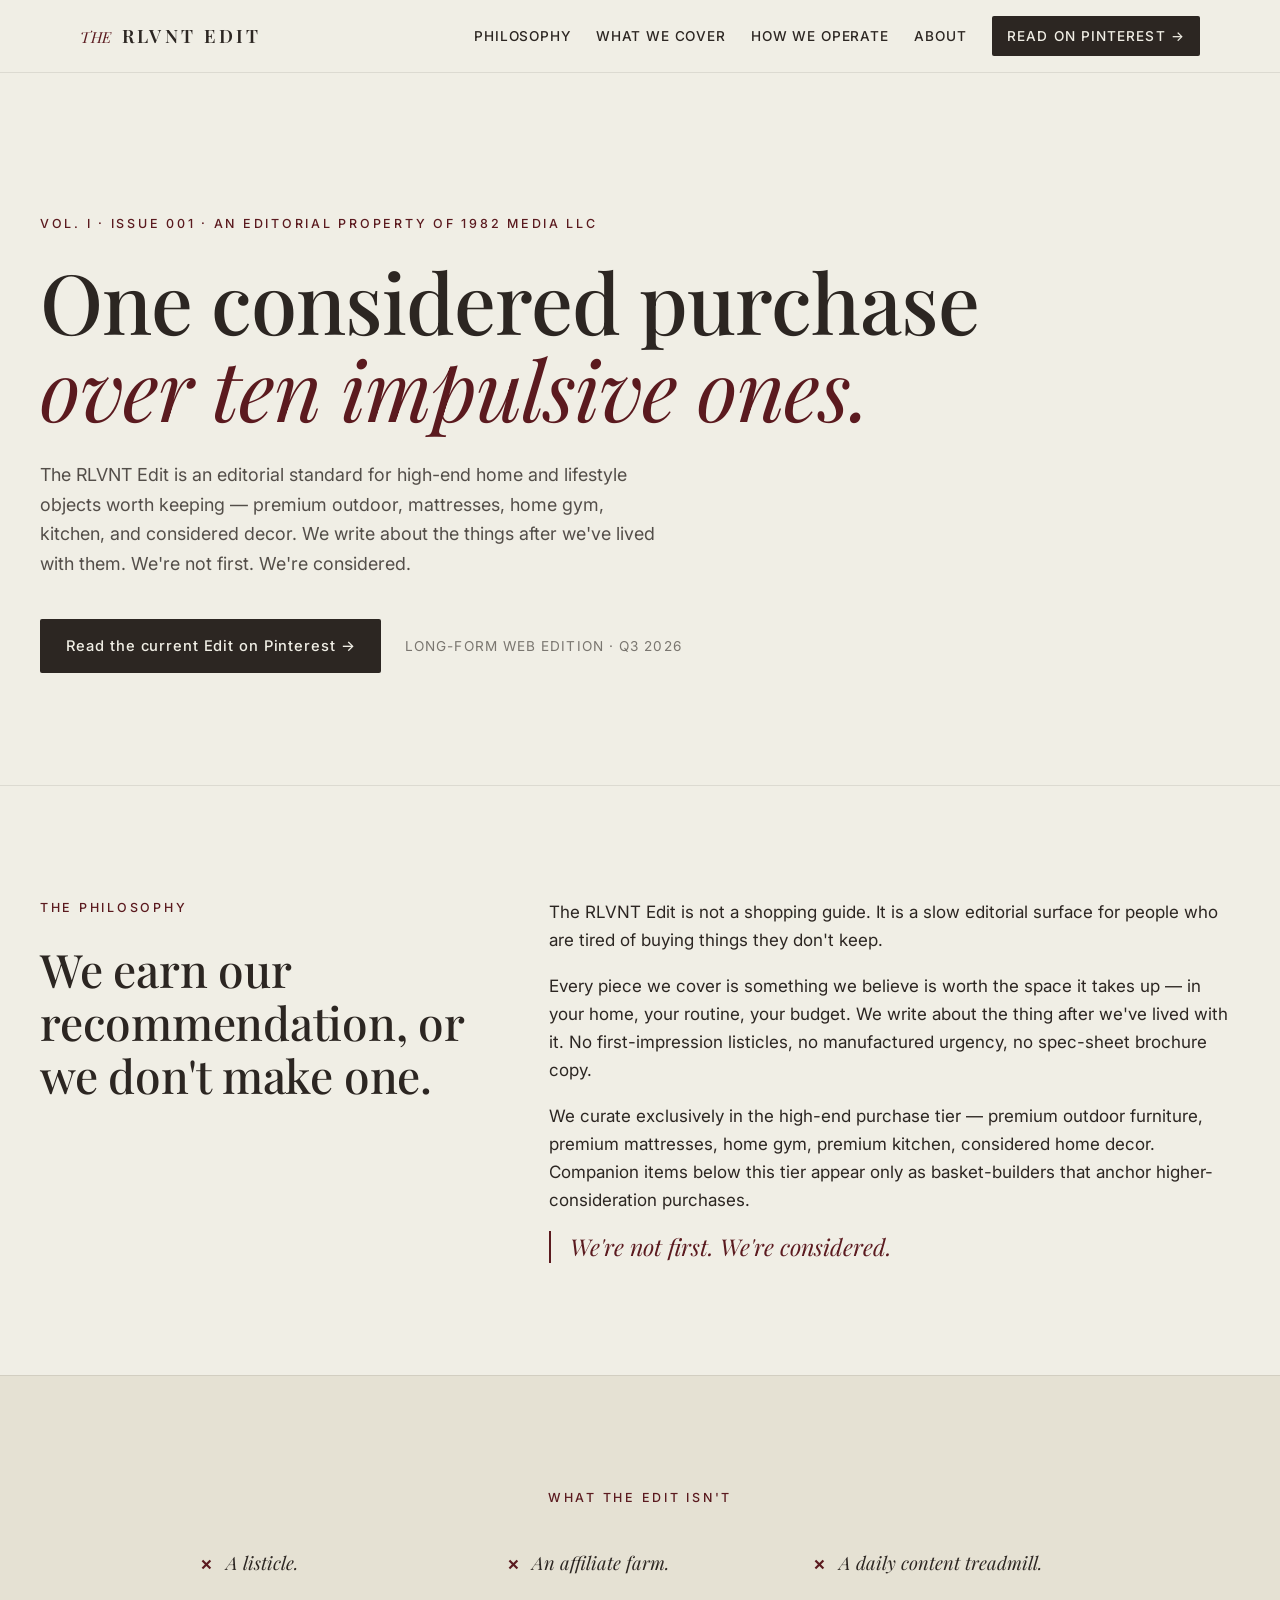
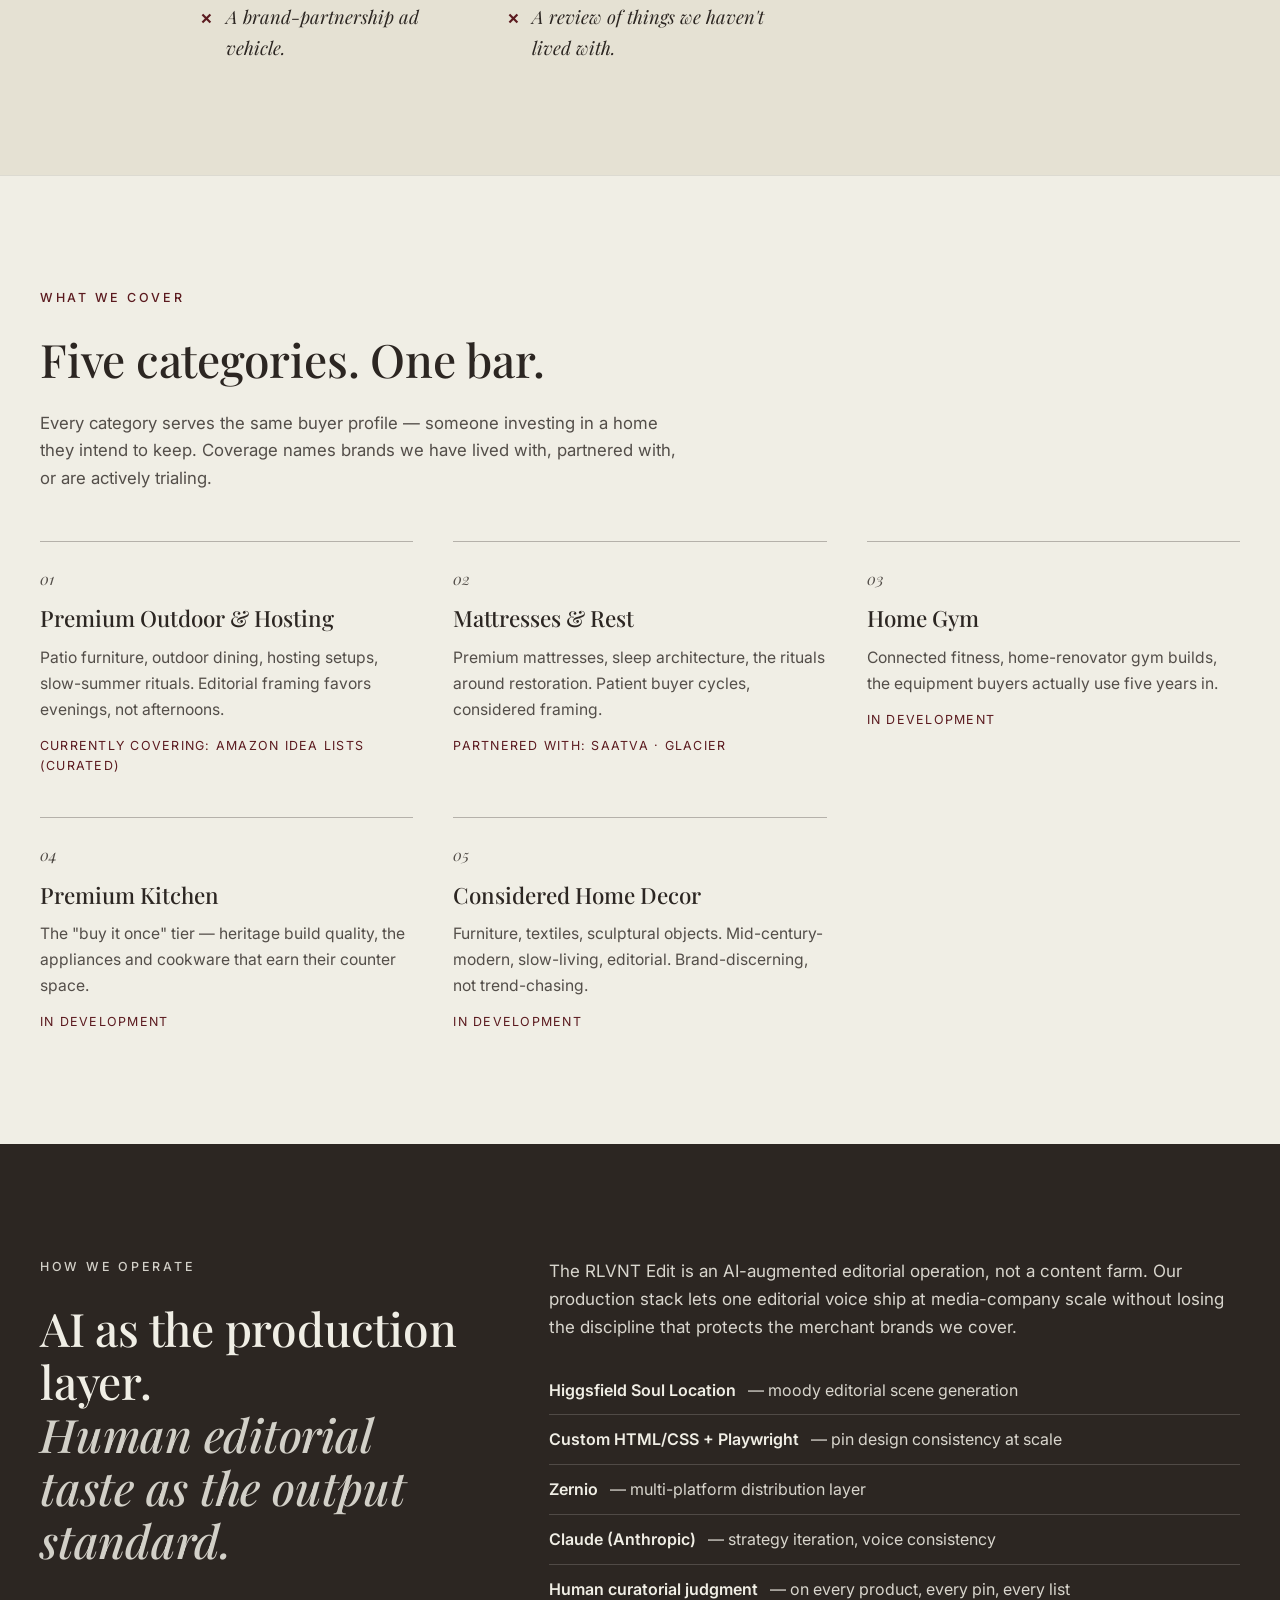
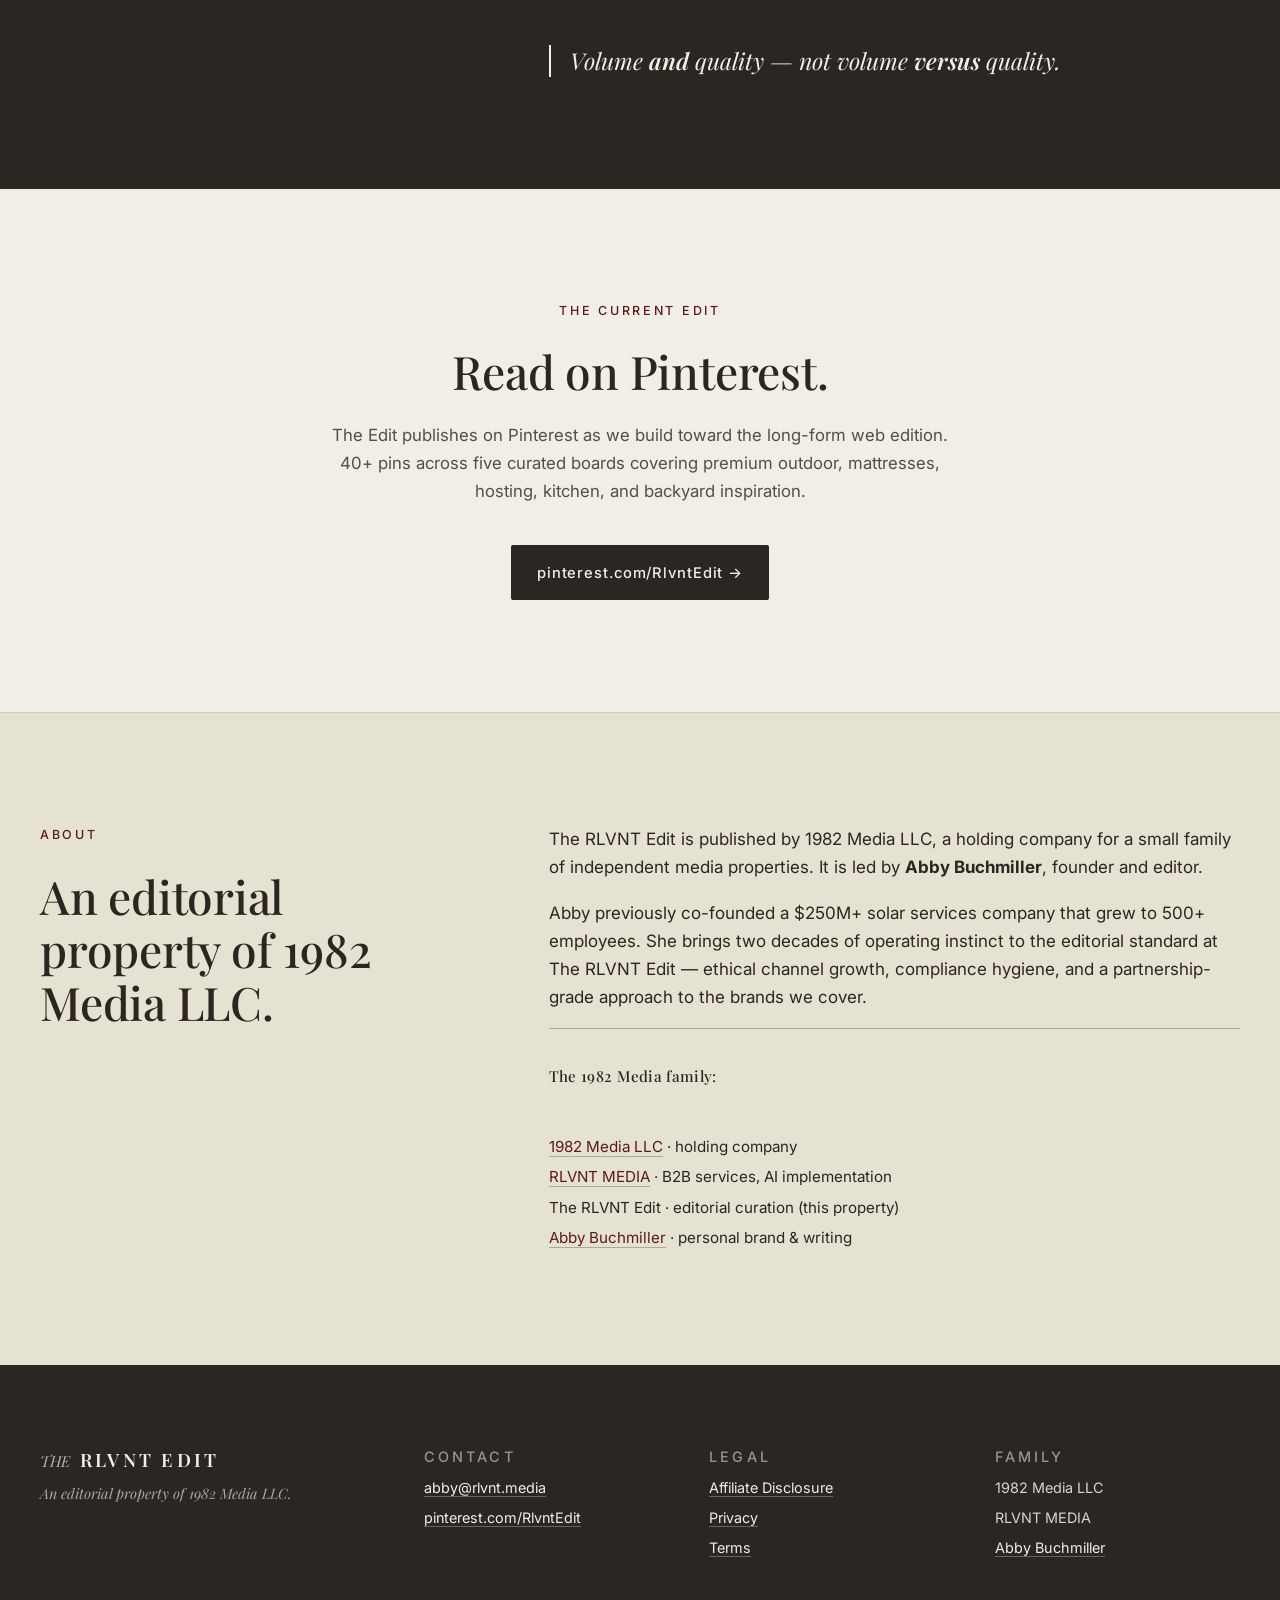
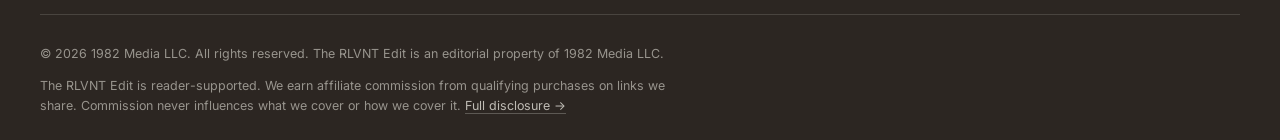
==== index.html @ 8860b236 "Initial: The RLVNT Edit static site — landing + privacy + terms + disclosure" ====
<!DOCTYPE html>
<html lang="en">
<head>
  <meta charset="UTF-8" />
  <meta name="viewport" content="width=device-width, initial-scale=1.0" />
  <title>The RLVNT Edit — An editorial standard for high-end home & lifestyle</title>
  <meta name="description" content="The RLVNT Edit is an editorial curation property of 1982 Media LLC. We cover high-end home and lifestyle objects worth keeping — premium outdoor furniture, mattresses, home gym, kitchen, considered decor. Currently publishing on Pinterest." />

  <!-- Open Graph -->
  <meta property="og:title" content="The RLVNT Edit" />
  <meta property="og:description" content="An editorial standard for high-end home and lifestyle objects worth keeping." />
  <meta property="og:image" content="/images/og-share.png" />
  <meta property="og:url" content="https://rlvntedit.com" />
  <meta property="og:type" content="website" />
  <meta name="twitter:card" content="summary_large_image" />

  <!-- Favicons -->
  <link rel="icon" type="image/png" sizes="32x32" href="/images/favicon-32.png" />
  <link rel="icon" type="image/png" sizes="256x256" href="/images/favicon-256.png" />
  <link rel="apple-touch-icon" sizes="800x800" href="/images/favicon-800.png" />

  <!-- Typography -->
  <link rel="preconnect" href="https://fonts.googleapis.com" />
  <link rel="preconnect" href="https://fonts.gstatic.com" crossorigin />
  <link href="https://fonts.googleapis.com/css2?family=Playfair+Display:ital,wght@0,400;0,500;0,600;0,700;1,400;1,600&family=Inter:wght@300;400;500;600&display=swap" rel="stylesheet" />

  <link rel="stylesheet" href="/styles.css" />
</head>
<body>

  <!-- ===== TOP BAR ===== -->
  <header class="topbar">
    <div class="topbar-inner">
      <a class="mark" href="/" aria-label="The RLVNT Edit — home">
        <span class="mark-the">THE</span>
        <span class="mark-word">RLVNT EDIT</span>
      </a>
      <nav class="nav">
        <a href="#philosophy">Philosophy</a>
        <a href="#coverage">What We Cover</a>
        <a href="#how">How We Operate</a>
        <a href="#about">About</a>
        <a href="https://pinterest.com/RlvntEdit" target="_blank" rel="noopener" class="nav-cta">Read on Pinterest →</a>
      </nav>
    </div>
  </header>

  <!-- ===== HERO ===== -->
  <section class="hero">
    <div class="hero-inner">
      <p class="eyebrow">Vol. I · Issue 001 · An editorial property of 1982 Media LLC</p>
      <h1 class="hero-title">
        One considered purchase<br />
        <em>over ten impulsive ones.</em>
      </h1>
      <p class="hero-lede">
        The RLVNT Edit is an editorial standard for high-end home and lifestyle
        objects worth keeping — premium outdoor, mattresses, home gym, kitchen,
        and considered decor. We write about the things after we've lived with
        them. We're not first. We're considered.
      </p>
      <div class="hero-cta">
        <a class="btn-primary" href="https://pinterest.com/RlvntEdit" target="_blank" rel="noopener">Read the current Edit on Pinterest →</a>
        <span class="hero-meta">Long-form web edition · Q3 2026</span>
      </div>
    </div>
  </section>

  <!-- ===== PHILOSOPHY ===== -->
  <section id="philosophy" class="section section-cream">
    <div class="section-inner two-col">
      <div class="col-left">
        <p class="eyebrow">The Philosophy</p>
        <h2 class="section-title">We earn our recommendation, or we don't make one.</h2>
      </div>
      <div class="col-right">
        <p>
          The RLVNT Edit is not a shopping guide. It is a slow editorial
          surface for people who are tired of buying things they don't keep.
        </p>
        <p>
          Every piece we cover is something we believe is worth the space it
          takes up — in your home, your routine, your budget. We write about
          the thing after we've lived with it. No first-impression listicles,
          no manufactured urgency, no spec-sheet brochure copy.
        </p>
        <p>
          We curate exclusively in the high-end purchase tier — premium
          outdoor furniture, premium mattresses, home gym, premium kitchen,
          considered home decor. Companion items below this tier appear only
          as basket-builders that anchor higher-consideration purchases.
        </p>
        <p class="pull-quote">
          We're not first. We're considered.
        </p>
      </div>
    </div>
  </section>

  <!-- ===== WHAT THE EDIT IS NOT ===== -->
  <section class="section section-cream-2">
    <div class="section-inner">
      <p class="eyebrow center">What The Edit Isn't</p>
      <ul class="not-list">
        <li><span class="x">×</span><span>A listicle.</span></li>
        <li><span class="x">×</span><span>An affiliate farm.</span></li>
        <li><span class="x">×</span><span>A daily content treadmill.</span></li>
        <li><span class="x">×</span><span>A brand-partnership ad vehicle.</span></li>
        <li><span class="x">×</span><span>A review of things we haven't lived with.</span></li>
      </ul>
    </div>
  </section>

  <!-- ===== WHAT WE COVER ===== -->
  <section id="coverage" class="section section-cream">
    <div class="section-inner">
      <p class="eyebrow">What We Cover</p>
      <h2 class="section-title">Five categories. One bar.</h2>
      <p class="section-lede">
        Every category serves the same buyer profile — someone investing in a
        home they intend to keep. Coverage names brands we have lived with,
        partnered with, or are actively trialing.
      </p>

      <div class="coverage-grid">
        <article class="coverage-card">
          <p class="coverage-num">01</p>
          <h3>Premium Outdoor & Hosting</h3>
          <p>Patio furniture, outdoor dining, hosting setups, slow-summer rituals. Editorial framing favors evenings, not afternoons.</p>
          <p class="coverage-brands">Currently covering: Amazon Idea Lists (curated)</p>
        </article>

        <article class="coverage-card">
          <p class="coverage-num">02</p>
          <h3>Mattresses & Rest</h3>
          <p>Premium mattresses, sleep architecture, the rituals around restoration. Patient buyer cycles, considered framing.</p>
          <p class="coverage-brands">Partnered with: Saatva · Glacier</p>
        </article>

        <article class="coverage-card">
          <p class="coverage-num">03</p>
          <h3>Home Gym</h3>
          <p>Connected fitness, home-renovator gym builds, the equipment buyers actually use five years in.</p>
          <p class="coverage-brands">In development</p>
        </article>

        <article class="coverage-card">
          <p class="coverage-num">04</p>
          <h3>Premium Kitchen</h3>
          <p>The "buy it once" tier — heritage build quality, the appliances and cookware that earn their counter space.</p>
          <p class="coverage-brands">In development</p>
        </article>

        <article class="coverage-card">
          <p class="coverage-num">05</p>
          <h3>Considered Home Decor</h3>
          <p>Furniture, textiles, sculptural objects. Mid-century-modern, slow-living, editorial. Brand-discerning, not trend-chasing.</p>
          <p class="coverage-brands">In development</p>
        </article>
      </div>
    </div>
  </section>

  <!-- ===== HOW WE OPERATE ===== -->
  <section id="how" class="section section-ink">
    <div class="section-inner two-col">
      <div class="col-left">
        <p class="eyebrow eyebrow-light">How We Operate</p>
        <h2 class="section-title section-title-light">
          AI as the production layer.<br />
          <em>Human editorial taste as the output standard.</em>
        </h2>
      </div>
      <div class="col-right col-light">
        <p>
          The RLVNT Edit is an AI-augmented editorial operation, not a
          content farm. Our production stack lets one editorial voice ship at
          media-company scale without losing the discipline that protects the
          merchant brands we cover.
        </p>
        <ul class="stack-list">
          <li><strong>Higgsfield Soul Location</strong> — moody editorial scene generation</li>
          <li><strong>Custom HTML/CSS + Playwright</strong> — pin design consistency at scale</li>
          <li><strong>Zernio</strong> — multi-platform distribution layer</li>
          <li><strong>Claude (Anthropic)</strong> — strategy iteration, voice consistency</li>
          <li><strong>Human curatorial judgment</strong> — on every product, every pin, every list</li>
        </ul>
        <p class="pull-quote pull-quote-light">
          Volume <em>and</em> quality — not volume <em>versus</em> quality.
        </p>
      </div>
    </div>
  </section>

  <!-- ===== CURRENT EDIT / PINTEREST ===== -->
  <section class="section section-cream">
    <div class="section-inner center-block">
      <p class="eyebrow">The Current Edit</p>
      <h2 class="section-title">Read on Pinterest.</h2>
      <p class="section-lede">
        The Edit publishes on Pinterest as we build toward the long-form web
        edition. 40+ pins across five curated boards covering premium outdoor,
        mattresses, hosting, kitchen, and backyard inspiration.
      </p>
      <a class="btn-primary" href="https://pinterest.com/RlvntEdit" target="_blank" rel="noopener">pinterest.com/RlvntEdit →</a>
    </div>
  </section>

  <!-- ===== ABOUT ===== -->
  <section id="about" class="section section-cream-2">
    <div class="section-inner two-col">
      <div class="col-left">
        <p class="eyebrow">About</p>
        <h2 class="section-title">An editorial property of 1982 Media LLC.</h2>
      </div>
      <div class="col-right">
        <p>
          The RLVNT Edit is published by 1982 Media LLC, a holding company
          for a small family of independent media properties. It is led by
          <strong>Abby Buchmiller</strong>, founder and editor.
        </p>
        <p>
          Abby previously co-founded a $250M+ solar services company that grew
          to 500+ employees. She brings two decades of operating instinct
          to the editorial standard at The RLVNT Edit — ethical channel
          growth, compliance hygiene, and a partnership-grade approach to the
          brands we cover.
        </p>
        <p class="family-block">
          <strong>The 1982 Media family:</strong><br />
          <a href="#">1982 Media LLC</a> · holding company<br />
          <a href="#">RLVNT MEDIA</a> · B2B services, AI implementation<br />
          The RLVNT Edit · editorial curation (this property)<br />
          <a href="https://abbybuchmiller.com" target="_blank" rel="noopener">Abby Buchmiller</a> · personal brand &amp; writing
        </p>
      </div>
    </div>
  </section>

  <!-- ===== CONTACT / FOOTER ===== -->
  <footer class="footer">
    <div class="footer-inner">
      <div class="footer-col">
        <p class="footer-mark">
          <span class="mark-the">THE</span>
          <span class="mark-word">RLVNT EDIT</span>
        </p>
        <p class="footer-tag">An editorial property of 1982 Media LLC.</p>
      </div>

      <div class="footer-col">
        <p class="footer-eyebrow">Contact</p>
        <p><a href="mailto:abby@rlvnt.media">abby@rlvnt.media</a></p>
        <p><a href="https://pinterest.com/RlvntEdit" target="_blank" rel="noopener">pinterest.com/RlvntEdit</a></p>
      </div>

      <div class="footer-col">
        <p class="footer-eyebrow">Legal</p>
        <p><a href="/disclosure.html">Affiliate Disclosure</a></p>
        <p><a href="/privacy.html">Privacy</a></p>
        <p><a href="/terms.html">Terms</a></p>
      </div>

      <div class="footer-col">
        <p class="footer-eyebrow">Family</p>
        <p>1982 Media LLC</p>
        <p>RLVNT MEDIA</p>
        <p><a href="https://abbybuchmiller.com" target="_blank" rel="noopener">Abby Buchmiller</a></p>
      </div>
    </div>

    <div class="footer-bar">
      <p>© 2026 1982 Media LLC. All rights reserved. The RLVNT Edit is an editorial property of 1982 Media LLC.</p>
      <p class="footer-disclosure">
        The RLVNT Edit is reader-supported. We earn affiliate commission from
        qualifying purchases on links we share. Commission never influences
        what we cover or how we cover it. <a href="/disclosure.html">Full disclosure →</a>
      </p>
    </div>
  </footer>

</body>
</html>
---- styles.css ----
/* =====================================================================
   The RLVNT Edit — Site Styles
   Old Money palette · Playfair Display + Inter
   ===================================================================== */

:root {
  /* Old Money palette (locked — see Decision #44 in engine docs) */
  --cream:    #F0EEE5;
  --cream-2:  #E5E1D3;
  --ink:      #2C2622;
  --burgundy: #5B1A1F;
  --taupe:    #B5B0A6;
  --moss:     #5F6A4F;

  /* Derived */
  --ink-80:   rgba(44, 38, 34, 0.80);
  --ink-60:   rgba(44, 38, 34, 0.60);
  --ink-30:   rgba(44, 38, 34, 0.30);
  --ink-10:   rgba(44, 38, 34, 0.10);
  --cream-on-ink: rgba(240, 238, 229, 0.88);

  /* Typography */
  --serif: "Playfair Display", Georgia, "Times New Roman", serif;
  --sans:  "Inter", -apple-system, BlinkMacSystemFont, "Helvetica Neue", Arial, sans-serif;

  /* Spacing scale */
  --gutter: clamp(1.25rem, 4vw, 2.5rem);
  --section-y: clamp(4rem, 9vw, 7rem);
  --max-w: 1200px;
  --max-w-narrow: 880px;
}

/* ---------- Reset ---------- */
* { box-sizing: border-box; margin: 0; padding: 0; }
html { -webkit-text-size-adjust: 100%; scroll-behavior: smooth; }
body {
  font-family: var(--sans);
  font-weight: 400;
  font-size: 17px;
  line-height: 1.65;
  color: var(--ink);
  background: var(--cream);
  -webkit-font-smoothing: antialiased;
  -moz-osx-font-smoothing: grayscale;
}
img { max-width: 100%; height: auto; display: block; }
a {
  color: var(--burgundy);
  text-decoration: none;
  border-bottom: 1px solid var(--ink-30);
  transition: border-color 0.2s ease, color 0.2s ease;
}
a:hover { border-color: var(--burgundy); }

ul { list-style: none; }

/* ---------- Top bar ---------- */
.topbar {
  position: sticky;
  top: 0;
  z-index: 50;
  background: var(--cream);
  border-bottom: 1px solid var(--ink-10);
  backdrop-filter: saturate(180%) blur(8px);
  -webkit-backdrop-filter: saturate(180%) blur(8px);
}
.topbar-inner {
  max-width: var(--max-w);
  margin: 0 auto;
  padding: 1rem var(--gutter);
  display: flex;
  align-items: center;
  justify-content: space-between;
  gap: 2rem;
}
.mark {
  border: 0;
  color: var(--ink);
  display: inline-flex;
  align-items: baseline;
  gap: 0.6rem;
  letter-spacing: 0.04em;
}
.mark-the {
  font-family: var(--serif);
  font-style: italic;
  font-weight: 400;
  font-size: 0.95rem;
  color: var(--burgundy);
}
.mark-word {
  font-family: var(--serif);
  font-weight: 600;
  font-size: 1.15rem;
  letter-spacing: 0.18em;
}
.nav {
  display: flex;
  align-items: center;
  gap: 1.6rem;
  font-size: 0.85rem;
  letter-spacing: 0.06em;
  text-transform: uppercase;
}
.nav a {
  color: var(--ink);
  border: 0;
  font-weight: 500;
}
.nav a:hover { color: var(--burgundy); }
.nav-cta {
  background: var(--ink);
  color: var(--cream) !important;
  padding: 0.55rem 0.95rem;
  border-radius: 2px;
  letter-spacing: 0.08em;
}
.nav-cta:hover { background: var(--burgundy); }
@media (max-width: 820px) {
  .nav a:not(.nav-cta) { display: none; }
}

/* ---------- Hero ---------- */
.hero {
  background: var(--cream);
  padding: clamp(5rem, 11vw, 9rem) var(--gutter) clamp(4rem, 9vw, 7rem);
  border-bottom: 1px solid var(--ink-10);
}
.hero-inner {
  max-width: var(--max-w);
  margin: 0 auto;
}
.eyebrow {
  font-family: var(--sans);
  font-size: 0.78rem;
  font-weight: 500;
  letter-spacing: 0.22em;
  text-transform: uppercase;
  color: var(--burgundy);
  margin-bottom: 1.5rem;
}
.eyebrow.center { text-align: center; }
.eyebrow-light { color: var(--cream); opacity: 0.85; }

.hero-title {
  font-family: var(--serif);
  font-weight: 500;
  font-size: clamp(2.6rem, 6.5vw, 5.5rem);
  line-height: 1.04;
  letter-spacing: -0.012em;
  margin-bottom: 1.8rem;
}
.hero-title em {
  font-style: italic;
  font-weight: 400;
  color: var(--burgundy);
}
.hero-lede {
  max-width: 56ch;
  font-size: clamp(1.05rem, 1.4vw, 1.2rem);
  line-height: 1.65;
  color: var(--ink-80);
  margin-bottom: 2.5rem;
}
.hero-cta {
  display: flex;
  flex-wrap: wrap;
  align-items: center;
  gap: 1.5rem;
}
.btn-primary {
  display: inline-block;
  background: var(--ink);
  color: var(--cream);
  font-family: var(--sans);
  font-weight: 500;
  font-size: 0.92rem;
  letter-spacing: 0.06em;
  padding: 0.95rem 1.6rem;
  border: 0;
  border-radius: 2px;
  transition: background 0.2s ease;
}
.btn-primary:hover { background: var(--burgundy); border: 0; }
.hero-meta {
  font-size: 0.85rem;
  letter-spacing: 0.08em;
  text-transform: uppercase;
  color: var(--ink-60);
}

/* ---------- Section base ---------- */
.section {
  padding: var(--section-y) var(--gutter);
  position: relative;
}
.section-cream { background: var(--cream); }
.section-cream-2 { background: var(--cream-2); }
.section-ink { background: var(--ink); color: var(--cream-on-ink); }
.section + .section { border-top: 1px solid var(--ink-10); }
.section-ink + .section { border-top: 0; }

.section-inner {
  max-width: var(--max-w);
  margin: 0 auto;
}
.section-title {
  font-family: var(--serif);
  font-weight: 500;
  font-size: clamp(1.9rem, 3.6vw, 3rem);
  line-height: 1.15;
  letter-spacing: -0.005em;
  color: var(--ink);
  margin-bottom: 1.5rem;
}
.section-title em {
  font-style: italic;
  color: var(--burgundy);
}
.section-title-light { color: var(--cream); }
.section-title-light em { color: var(--cream); opacity: 0.85; }
.section-lede {
  max-width: 58ch;
  font-size: 1.05rem;
  color: var(--ink-80);
  margin-bottom: 3rem;
}

/* ---------- Two-column layout ---------- */
.two-col {
  display: grid;
  grid-template-columns: 1fr 1.6fr;
  gap: clamp(2rem, 6vw, 5rem);
  align-items: start;
}
.two-col .col-right p + p {
  margin-top: 1.1rem;
}
.col-light { color: var(--cream-on-ink); }
.col-light a { color: var(--cream); border-color: rgba(240, 238, 229, 0.4); }
@media (max-width: 820px) {
  .two-col { grid-template-columns: 1fr; }
}

/* ---------- Pull quote ---------- */
.pull-quote {
  font-family: var(--serif);
  font-style: italic;
  font-size: 1.45rem;
  line-height: 1.35;
  color: var(--burgundy);
  margin-top: 2rem;
  padding-left: 1.2rem;
  border-left: 2px solid var(--burgundy);
}
.pull-quote-light {
  color: var(--cream);
  border-color: var(--cream);
}
.pull-quote em { font-weight: 600; font-style: italic; }

/* ---------- Not-list ---------- */
.not-list {
  display: grid;
  grid-template-columns: repeat(auto-fit, minmax(220px, 1fr));
  gap: 1.4rem 2.5rem;
  margin-top: 2.5rem;
  max-width: var(--max-w-narrow);
  margin-left: auto;
  margin-right: auto;
}
.not-list li {
  display: flex;
  align-items: baseline;
  gap: 0.8rem;
  font-family: var(--serif);
  font-style: italic;
  font-size: 1.15rem;
  color: var(--ink);
}
.not-list .x {
  font-family: var(--sans);
  font-style: normal;
  color: var(--burgundy);
  font-weight: 600;
  font-size: 1.2rem;
  flex-shrink: 0;
}

/* ---------- Coverage grid ---------- */
.coverage-grid {
  display: grid;
  grid-template-columns: repeat(auto-fit, minmax(280px, 1fr));
  gap: 2.5rem;
  margin-top: 2.5rem;
}
.coverage-card {
  padding-top: 1.5rem;
  border-top: 1px solid var(--ink-30);
}
.coverage-num {
  font-family: var(--serif);
  font-style: italic;
  font-size: 0.95rem;
  color: var(--burgundy);
  margin-bottom: 0.5rem;
}
.coverage-card h3 {
  font-family: var(--serif);
  font-weight: 500;
  font-size: 1.4rem;
  line-height: 1.25;
  margin-bottom: 0.8rem;
  color: var(--ink);
}
.coverage-card p {
  font-size: 0.98rem;
  color: var(--ink-80);
  margin-bottom: 0.8rem;
}
.coverage-brands {
  font-size: 0.78rem !important;
  letter-spacing: 0.1em;
  text-transform: uppercase;
  color: var(--burgundy) !important;
  margin-bottom: 0 !important;
  margin-top: auto;
}

/* ---------- Stack list (How We Operate) ---------- */
.stack-list {
  margin-top: 1.5rem;
  margin-bottom: 1.5rem;
}
.stack-list li {
  padding: 0.7rem 0;
  border-bottom: 1px solid rgba(240, 238, 229, 0.18);
  font-size: 1rem;
}
.stack-list li:last-child { border-bottom: 0; }
.stack-list strong {
  color: var(--cream);
  font-weight: 600;
  margin-right: 0.5rem;
}

/* ---------- Center block ---------- */
.center-block {
  max-width: var(--max-w-narrow);
  margin-left: auto;
  margin-right: auto;
  text-align: center;
}
.center-block .eyebrow,
.center-block .section-title,
.center-block .section-lede {
  text-align: center;
}
.center-block .section-lede {
  margin-left: auto;
  margin-right: auto;
  margin-bottom: 2.5rem;
}

/* ---------- Family block (About) ---------- */
.family-block {
  margin-top: 2rem;
  padding-top: 2rem;
  border-top: 1px solid var(--ink-30);
  font-size: 0.95rem;
  line-height: 2;
}
.family-block strong {
  display: block;
  font-family: var(--serif);
  font-weight: 500;
  margin-bottom: 0.6rem;
  letter-spacing: 0.02em;
}

/* ---------- Footer ---------- */
.footer {
  background: var(--ink);
  color: var(--cream-on-ink);
  padding: clamp(3rem, 7vw, 5rem) var(--gutter) 1.5rem;
}
.footer-inner {
  max-width: var(--max-w);
  margin: 0 auto;
  display: grid;
  grid-template-columns: 1.4fr 1fr 1fr 1fr;
  gap: 2.5rem;
}
@media (max-width: 820px) {
  .footer-inner { grid-template-columns: 1fr 1fr; }
}
.footer-mark {
  margin-bottom: 0.8rem;
  display: flex;
  align-items: baseline;
  gap: 0.6rem;
  color: var(--cream);
}
.footer-mark .mark-the { color: var(--cream); opacity: 0.7; }
.footer-mark .mark-word { color: var(--cream); }
.footer-tag {
  font-size: 0.9rem;
  color: rgba(240, 238, 229, 0.65);
  font-style: italic;
  font-family: var(--serif);
}
.footer-eyebrow {
  font-family: var(--sans);
  font-size: 0.72rem;
  font-weight: 500;
  letter-spacing: 0.22em;
  text-transform: uppercase;
  color: rgba(240, 238, 229, 0.55);
  margin-bottom: 0.9rem;
}
.footer-col p { font-size: 0.9rem; margin-bottom: 0.4rem; }
.footer-col a {
  color: var(--cream);
  border-color: rgba(240, 238, 229, 0.3);
}
.footer-col a:hover { border-color: var(--cream); }
.footer-bar {
  max-width: var(--max-w);
  margin: 3rem auto 0;
  padding-top: 1.8rem;
  border-top: 1px solid rgba(240, 238, 229, 0.15);
  font-size: 0.78rem;
  color: rgba(240, 238, 229, 0.55);
  display: grid;
  gap: 0.7rem;
}
.footer-disclosure {
  max-width: 80ch;
  line-height: 1.6;
}
.footer-disclosure a {
  color: rgba(240, 238, 229, 0.75);
  border-color: rgba(240, 238, 229, 0.25);
}

/* ---------- Legal pages ---------- */
.legal {
  max-width: var(--max-w-narrow);
  margin: 0 auto;
  padding: clamp(4rem, 9vw, 7rem) var(--gutter);
}
.legal h1 {
  font-family: var(--serif);
  font-weight: 500;
  font-size: clamp(2rem, 4vw, 2.8rem);
  margin-bottom: 0.5rem;
  line-height: 1.15;
}
.legal .updated {
  font-size: 0.82rem;
  letter-spacing: 0.18em;
  text-transform: uppercase;
  color: var(--burgundy);
  margin-bottom: 2.5rem;
}
.legal h2 {
  font-family: var(--serif);
  font-weight: 500;
  font-size: 1.4rem;
  margin-top: 2.5rem;
  margin-bottom: 0.9rem;
}
.legal p, .legal li {
  font-size: 1rem;
  line-height: 1.7;
  color: var(--ink-80);
  margin-bottom: 1rem;
}
.legal ul {
  padding-left: 1.4rem;
  list-style: disc;
  margin-bottom: 1rem;
}
.legal li { margin-bottom: 0.5rem; }
.legal .back {
  display: inline-block;
  margin-top: 3rem;
  font-size: 0.85rem;
  letter-spacing: 0.08em;
  text-transform: uppercase;
  color: var(--burgundy);
}
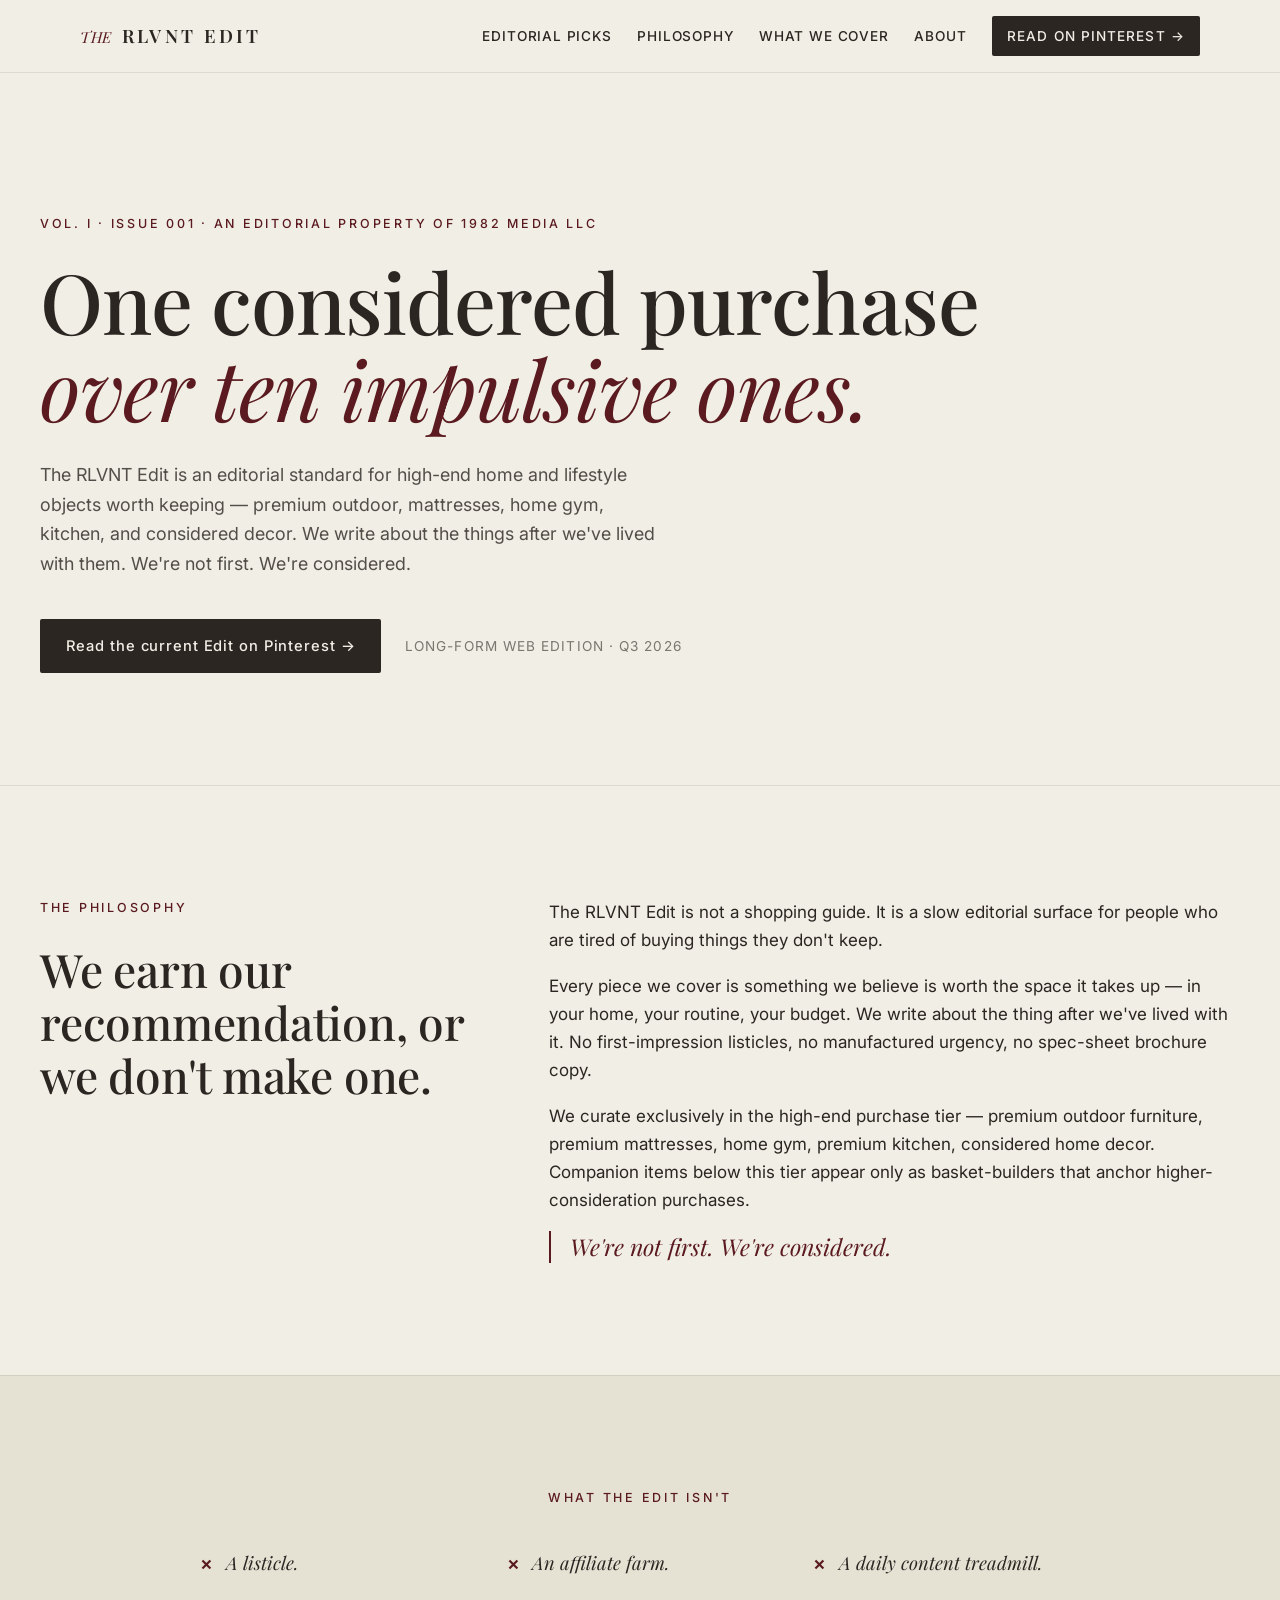
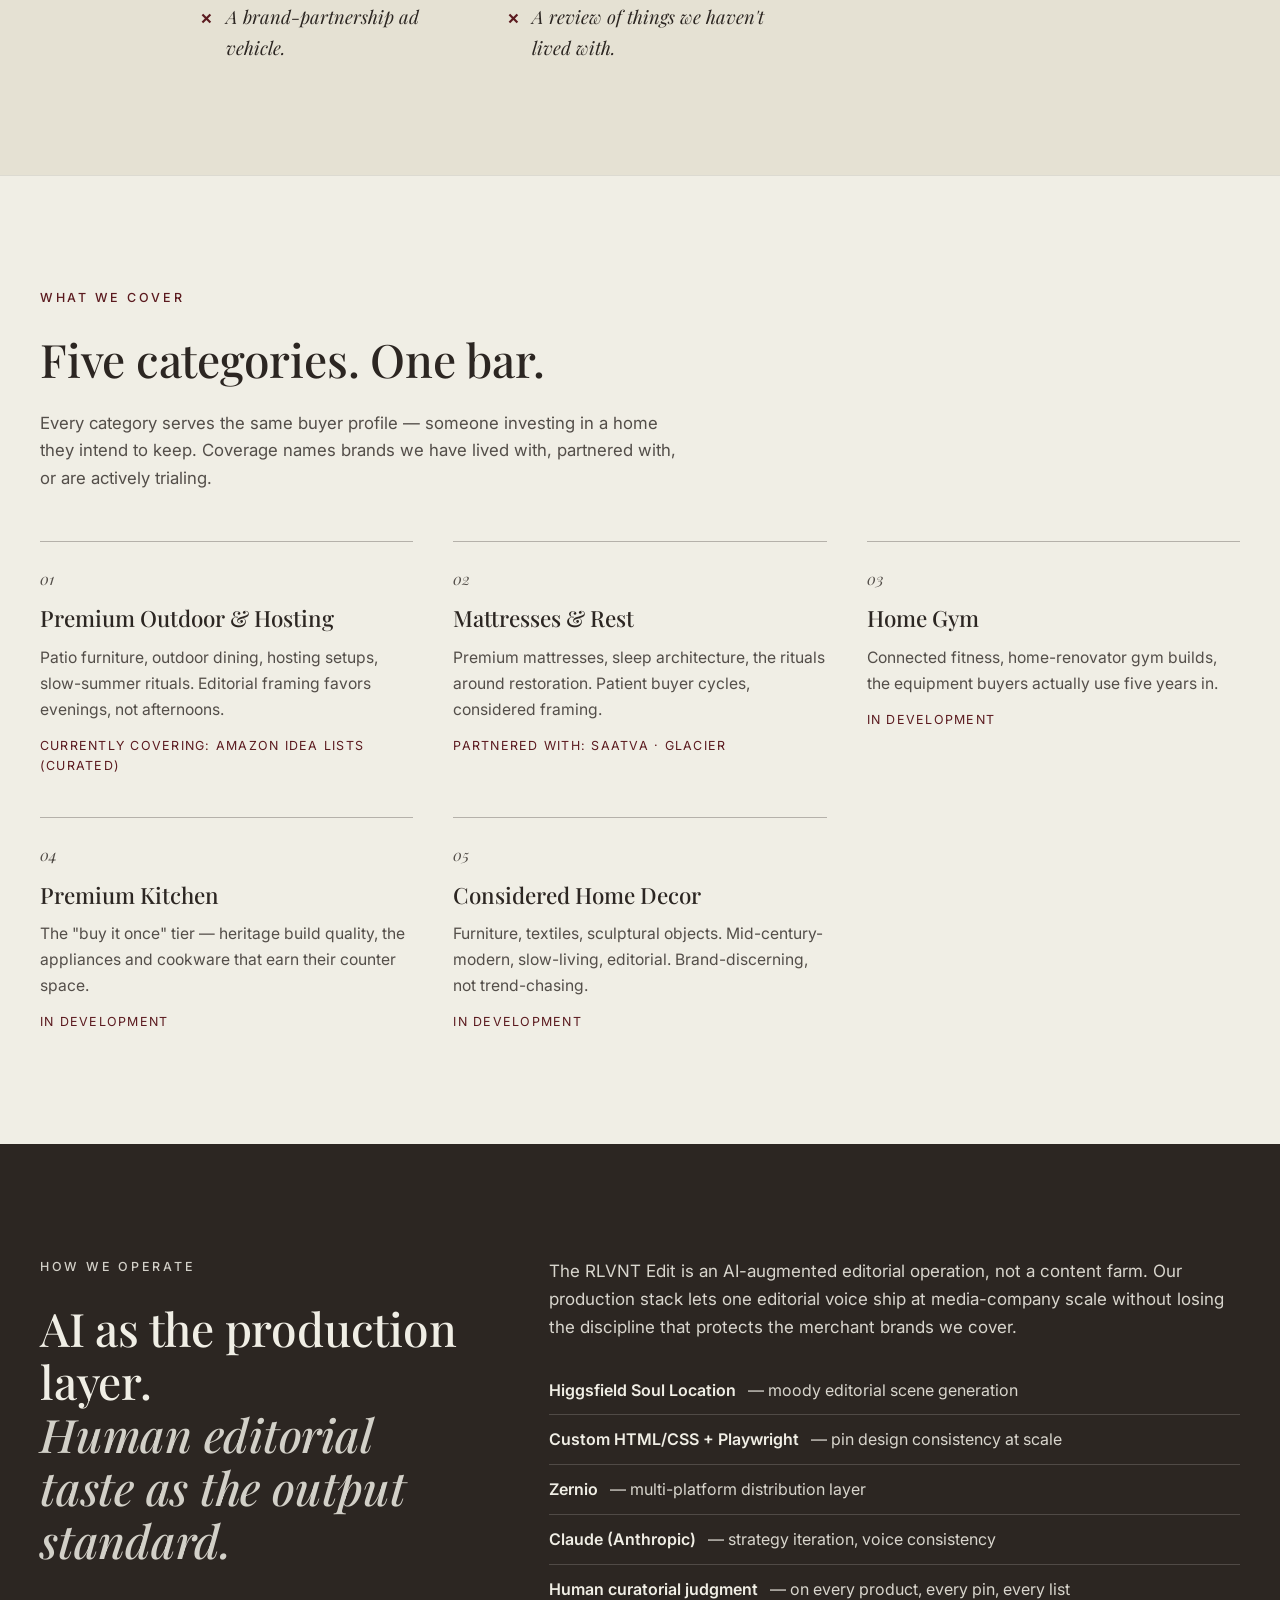
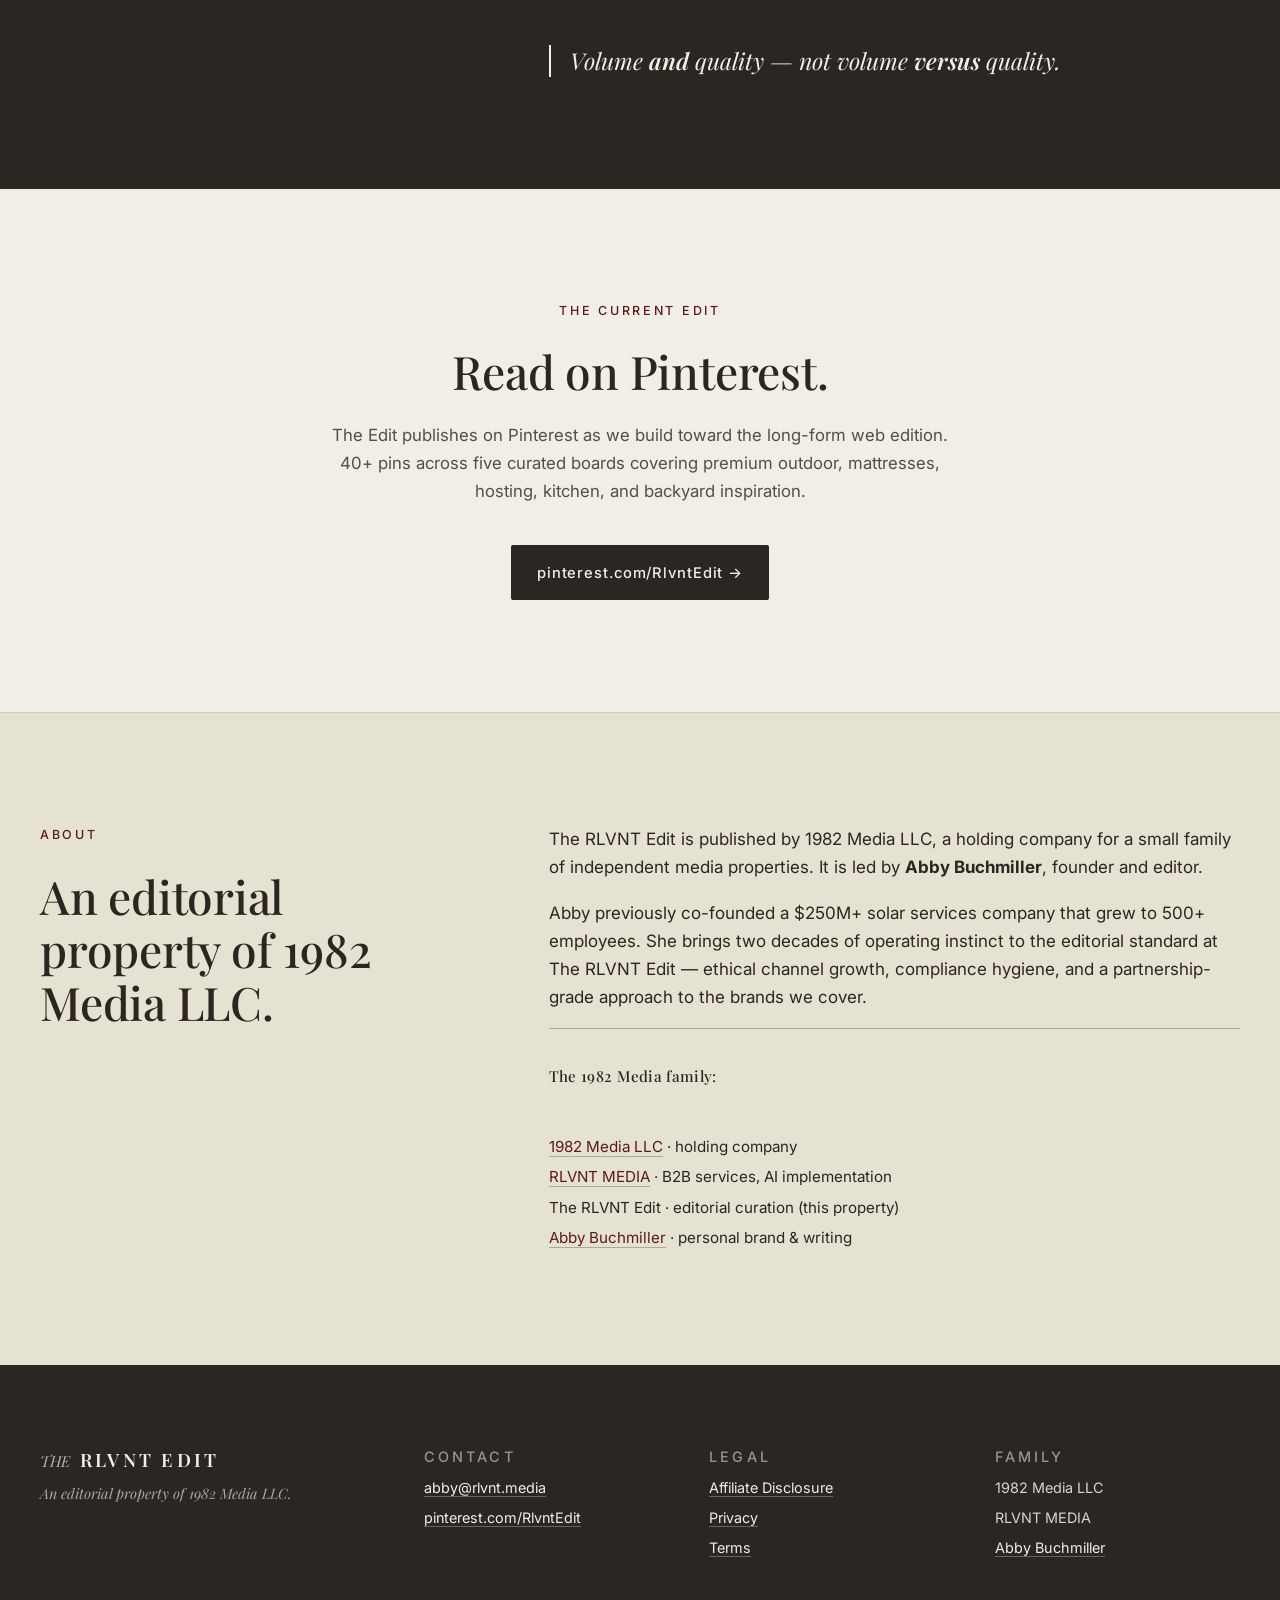
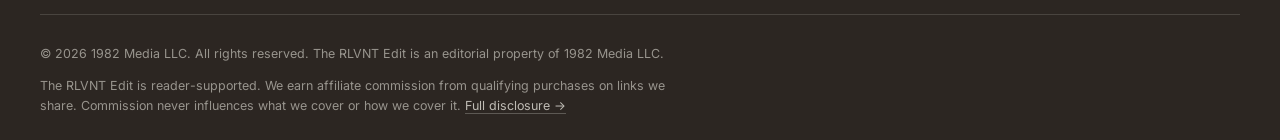
==== commit 96095114: "Ship 3 bridge articles + editorial picks hub Three long-form editorial buyer's guides go live with f" ====
--- a/index.html
+++ b/index.html
@@ -36,9 +36,9 @@
         <span class="mark-word">RLVNT EDIT</span>
       </a>
       <nav class="nav">
+        <a href="/editorial-picks">Editorial Picks</a>
         <a href="#philosophy">Philosophy</a>
         <a href="#coverage">What We Cover</a>
-        <a href="#how">How We Operate</a>
         <a href="#about">About</a>
         <a href="https://pinterest.com/RlvntEdit" target="_blank" rel="noopener" class="nav-cta">Read on Pinterest →</a>
       </nav>
--- a/styles.css
+++ b/styles.css
@@ -490,3 +490,287 @@
   text-transform: uppercase;
   color: var(--burgundy);
 }
+
+/* =====================================================================
+   Article pages (bridge articles / editorial picks)
+   ===================================================================== */
+
+/* ---------- Article shell ---------- */
+.article {
+  background: var(--cream);
+}
+.article-header {
+  max-width: var(--max-w-narrow);
+  margin: 0 auto;
+  padding: clamp(4rem, 9vw, 7rem) var(--gutter) clamp(2rem, 5vw, 3rem);
+  text-align: center;
+}
+.article-breadcrumb {
+  font-family: var(--sans);
+  font-size: 0.78rem;
+  letter-spacing: 0.18em;
+  text-transform: uppercase;
+  color: var(--ink-60);
+  margin-bottom: 1.4rem;
+}
+.article-breadcrumb a {
+  color: var(--burgundy);
+  border-bottom: 0;
+}
+.article-breadcrumb .sep {
+  margin: 0 0.6rem;
+  color: var(--ink-30);
+}
+.article-h1 {
+  font-family: var(--serif);
+  font-weight: 500;
+  font-size: clamp(2.3rem, 5vw, 4rem);
+  line-height: 1.08;
+  letter-spacing: -0.012em;
+  color: var(--ink);
+  margin-bottom: 1.4rem;
+}
+.article-h1 em {
+  font-style: italic;
+  font-weight: 400;
+  color: var(--burgundy);
+}
+.article-byline {
+  font-family: var(--sans);
+  font-size: 0.85rem;
+  letter-spacing: 0.12em;
+  text-transform: uppercase;
+  color: var(--ink-60);
+}
+.article-byline a {
+  color: var(--ink);
+  border-bottom: 1px solid var(--ink-30);
+}
+
+/* ---------- Article body ---------- */
+.article-body {
+  max-width: var(--max-w-narrow);
+  margin: 0 auto;
+  padding: 0 var(--gutter) clamp(4rem, 9vw, 7rem);
+}
+.article-lede {
+  font-family: var(--serif);
+  font-weight: 400;
+  font-style: italic;
+  font-size: clamp(1.25rem, 1.9vw, 1.5rem);
+  line-height: 1.55;
+  color: var(--ink);
+  margin: 1.5rem 0 3rem;
+  padding-left: 1.4rem;
+  border-left: 2px solid var(--burgundy);
+}
+.article-body p {
+  font-size: 1.08rem;
+  line-height: 1.75;
+  color: var(--ink-80);
+  margin-bottom: 1.3rem;
+}
+.article-body p strong { color: var(--ink); }
+.article-body a {
+  color: var(--burgundy);
+  border-bottom: 1px solid rgba(91, 26, 31, 0.35);
+}
+.article-body a:hover { border-color: var(--burgundy); }
+
+/* ---------- Table of contents ---------- */
+.article-toc {
+  background: var(--cream-2);
+  padding: 1.8rem 2rem;
+  border-left: 2px solid var(--burgundy);
+  margin: 2.5rem 0 3rem;
+}
+.article-toc p {
+  font-family: var(--sans);
+  font-size: 0.78rem;
+  font-weight: 500;
+  letter-spacing: 0.22em;
+  text-transform: uppercase;
+  color: var(--burgundy);
+  margin-bottom: 1rem;
+}
+.article-toc ol {
+  list-style: decimal;
+  padding-left: 1.4rem;
+}
+.article-toc li {
+  font-family: var(--serif);
+  font-size: 1.05rem;
+  line-height: 1.45;
+  padding: 0.35rem 0;
+  color: var(--ink);
+}
+.article-toc li::marker {
+  color: var(--burgundy);
+  font-style: italic;
+}
+.article-toc a {
+  color: var(--ink);
+  border-bottom: 1px solid var(--ink-10);
+}
+.article-toc a:hover { color: var(--burgundy); border-color: var(--burgundy); }
+
+/* ---------- Product entries ---------- */
+.product {
+  margin: 4rem 0;
+  padding-top: 3rem;
+  border-top: 1px solid var(--ink-10);
+}
+.product:first-of-type { border-top: 0; padding-top: 0; }
+.product-num {
+  font-family: var(--serif);
+  font-style: italic;
+  font-size: 0.95rem;
+  color: var(--burgundy);
+  letter-spacing: 0.06em;
+  margin-bottom: 0.6rem;
+}
+.product-h2 {
+  font-family: var(--serif);
+  font-weight: 500;
+  font-size: clamp(1.6rem, 2.6vw, 2.1rem);
+  line-height: 1.2;
+  letter-spacing: -0.005em;
+  color: var(--ink);
+  margin-bottom: 1.2rem;
+}
+.product-h2 em { font-style: italic; color: var(--burgundy); }
+.product-meta {
+  display: grid;
+  grid-template-columns: auto 1fr;
+  gap: 0.45rem 1.2rem;
+  margin-bottom: 1.6rem;
+  font-size: 0.9rem;
+}
+.product-meta dt {
+  font-family: var(--sans);
+  font-size: 0.72rem;
+  font-weight: 500;
+  letter-spacing: 0.18em;
+  text-transform: uppercase;
+  color: var(--burgundy);
+  align-self: center;
+}
+.product-meta dd { color: var(--ink); }
+.product-why {
+  font-size: 1.05rem;
+  line-height: 1.7;
+  color: var(--ink-80);
+  margin-bottom: 1.5rem;
+}
+.product-cta {
+  display: inline-block;
+  background: var(--ink);
+  color: var(--cream);
+  font-family: var(--sans);
+  font-weight: 500;
+  font-size: 0.88rem;
+  letter-spacing: 0.08em;
+  text-transform: uppercase;
+  padding: 0.85rem 1.4rem;
+  border: 0;
+  border-radius: 2px;
+  border-bottom: 0 !important;
+  transition: background 0.2s ease;
+}
+.product-cta:hover { background: var(--burgundy); color: var(--cream); }
+.product-cta .arrow { margin-left: 0.4rem; }
+.product-cta-note {
+  display: inline-block;
+  margin-left: 1rem;
+  font-size: 0.78rem;
+  letter-spacing: 0.06em;
+  color: var(--ink-60);
+}
+
+/* ---------- Disclosure callout ---------- */
+.disclosure-callout {
+  background: var(--cream-2);
+  padding: 1.8rem 2rem;
+  margin: 3rem 0 0;
+  border-left: 2px solid var(--burgundy);
+}
+.disclosure-callout p {
+  font-family: var(--serif);
+  font-style: italic;
+  font-size: 1rem;
+  line-height: 1.65;
+  color: var(--ink);
+  margin: 0;
+}
+.disclosure-callout .label {
+  font-family: var(--sans);
+  font-style: normal;
+  font-size: 0.72rem;
+  font-weight: 500;
+  letter-spacing: 0.22em;
+  text-transform: uppercase;
+  color: var(--burgundy);
+  display: block;
+  margin-bottom: 0.6rem;
+}
+
+/* ---------- Article closing ---------- */
+.article-closing {
+  margin-top: 3.5rem;
+  padding-top: 2.5rem;
+  border-top: 1px solid var(--ink-30);
+}
+.article-closing p {
+  font-family: var(--serif);
+  font-style: italic;
+  font-size: 1.15rem;
+  line-height: 1.55;
+  color: var(--ink);
+}
+
+/* ---------- Editorial picks hub ---------- */
+.picks-grid {
+  display: grid;
+  grid-template-columns: repeat(auto-fit, minmax(300px, 1fr));
+  gap: 2.5rem;
+  margin-top: 3rem;
+}
+.pick-card {
+  padding-top: 1.5rem;
+  border-top: 1px solid var(--ink-30);
+}
+.pick-num {
+  font-family: var(--serif);
+  font-style: italic;
+  font-size: 0.95rem;
+  color: var(--burgundy);
+  margin-bottom: 0.6rem;
+}
+.pick-card h3 {
+  font-family: var(--serif);
+  font-weight: 500;
+  font-size: 1.4rem;
+  line-height: 1.25;
+  margin-bottom: 0.9rem;
+}
+.pick-card h3 a {
+  color: var(--ink);
+  border-bottom: 0;
+}
+.pick-card h3 a:hover { color: var(--burgundy); }
+.pick-card p {
+  font-size: 0.98rem;
+  color: var(--ink-80);
+  margin-bottom: 1rem;
+}
+.pick-link {
+  font-family: var(--sans);
+  font-size: 0.82rem;
+  font-weight: 500;
+  letter-spacing: 0.1em;
+  text-transform: uppercase;
+  color: var(--burgundy);
+  border-bottom: 0;
+}
+.pick-card-stub h3 { color: var(--ink-60); }
+.pick-card-stub .pick-link { color: var(--ink-60); }
